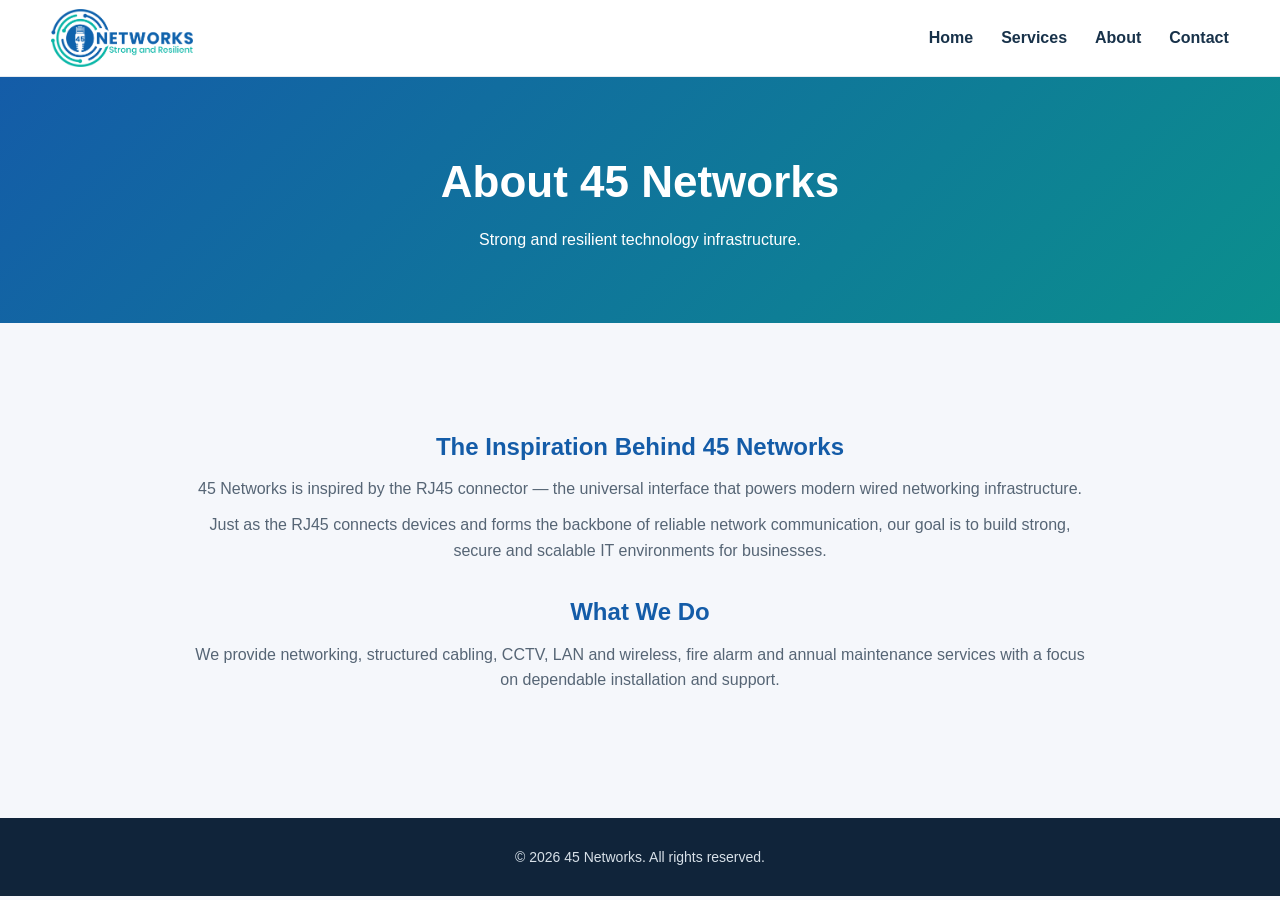
==== about.html @ 22f12f69 "Add files via upload" ====
<!DOCTYPE html>
<html lang="en"><head>
<meta charset="UTF-8"><meta name="viewport" content="width=device-width, initial-scale=1.0">
<title>About | 45 Networks</title><link rel="stylesheet" href="css/style.css">
</head><body>
<header><div class="container header-container"><a href="index.html"><img src="images/logo.png" alt="45 Networks Logo" class="logo"></a><nav><a href="index.html">Home</a><a href="services.html">Services</a><a href="about.html">About</a><a href="contact.html">Contact</a></nav></div></header>
<section class="page-hero"><div class="container"><h1>About 45 Networks</h1><p>Strong and resilient technology infrastructure.</p></div></section>
<section class="page-content"><div class="container about-inner">
<h2>The Inspiration Behind 45 Networks</h2>
<p>45 Networks is inspired by the RJ45 connector — the universal interface that powers modern wired networking infrastructure.</p>
<p>Just as the RJ45 connects devices and forms the backbone of reliable network communication, our goal is to build strong, secure and scalable IT environments for businesses.</p>
<h2>What We Do</h2>
<p>We provide networking, structured cabling, CCTV, LAN and wireless, fire alarm and annual maintenance services with a focus on dependable installation and support.</p>
</div></section>
<footer><div class="container"><p>&copy; 2026 45 Networks. All rights reserved.</p></div></footer>
</body></html>
---- css/style.css ----
*{margin:0;padding:0;box-sizing:border-box}
html{scroll-behavior:smooth}
body{font-family:Arial,Helvetica,sans-serif;background:#f5f7fb;color:#243447;line-height:1.6}
a{color:inherit}
.container{width:min(92%,1200px);margin:auto}

header{background:#fff;border-bottom:1px solid #e6ebf0;position:sticky;top:0;z-index:1000}
.header-container{min-height:76px;display:flex;align-items:center;justify-content:space-between;gap:25px}
.logo{display:block;width:auto;height:58px;max-width:330px;object-fit:contain}
nav{display:flex;align-items:center;gap:28px}
nav a{text-decoration:none;color:#18324a;font-weight:600}
nav a:hover{color:#12aaa1}

.hero{background:linear-gradient(135deg,#145ca8 0%,#0b8f8d 100%);color:#fff;padding:105px 0;text-align:center}
.hero h1{font-size:clamp(34px,5vw,58px);line-height:1.12;margin-bottom:18px}
.hero p{font-size:clamp(17px,2vw,21px);margin:0 auto 30px;max-width:850px}
.btn{display:inline-block;background:#fff;color:#145ca8;padding:13px 28px;border-radius:7px;text-decoration:none;font-weight:700;box-shadow:0 6px 18px rgba(0,0,0,.12)}
.btn:hover{background:#eafaf8;color:#0b8f8d}

section{scroll-margin-top:90px}
.services{padding:82px 0}
.section-title{text-align:center;color:#145ca8;font-size:34px;margin-bottom:12px}
.section-subtitle{text-align:center;color:#64748b;max-width:760px;margin:0 auto 42px}
.grid{display:grid;grid-template-columns:repeat(3,1fr);gap:25px}
.card{background:#fff;padding:30px 25px;border-radius:12px;box-shadow:0 5px 20px rgba(20,45,70,.07);border:1px solid #edf1f5;text-align:center;transition:.2s}
.card:hover{transform:translateY(-4px);box-shadow:0 10px 28px rgba(20,45,70,.12)}
.card i{font-size:34px;color:#12aaa1;margin-bottom:15px}
.card h3{color:#145ca8;margin-bottom:10px;font-size:20px}
.card p{color:#5b6876}

.about{padding:82px 0;background:#fff}
.about-inner{max-width:900px;margin:auto;text-align:center}
.about h2{color:#145ca8;font-size:34px;margin-bottom:20px}
.about p{color:#566575;margin:12px 0;font-size:17px}

.contact{padding:82px 0;text-align:center;background:#f5f7fb}
.contact h2{color:#145ca8;font-size:34px;margin-bottom:22px}
.contact p{font-size:17px;margin:9px 0;color:#4d5d6d}
.contact strong{color:#243447}

.page-hero{padding:70px 0;background:linear-gradient(135deg,#145ca8,#0b8f8d);color:#fff;text-align:center}
.page-hero h1{font-size:44px;margin-bottom:10px}
.page-content{padding:75px 0;min-height:55vh}
.page-content h2{color:#145ca8;margin:30px 0 10px}
.page-content p{color:#566575;margin:10px 0}

footer{background:#10243a;color:#d7e0e8;text-align:center;padding:28px 0}
footer p{font-size:14px}

.whatsapp{position:fixed;right:22px;bottom:22px;width:54px;height:54px;display:grid;place-items:center;background:#25D366;color:#fff;font-size:27px;border-radius:50%;text-decoration:none;box-shadow:0 5px 18px rgba(0,0,0,.2);z-index:1100}
.whatsapp:hover{transform:scale(1.05)}

@media(max-width:850px){
 .grid{grid-template-columns:repeat(2,1fr)}
 .header-container{flex-direction:column;padding:12px 0}
 nav{gap:16px;flex-wrap:wrap;justify-content:center}
 .hero{padding:80px 0}
}
@media(max-width:600px){
 .grid{grid-template-columns:1fr}
 .logo{height:50px;max-width:300px}
 nav{font-size:14px}
 .hero h1{font-size:35px}
 .page-hero h1{font-size:36px}
}
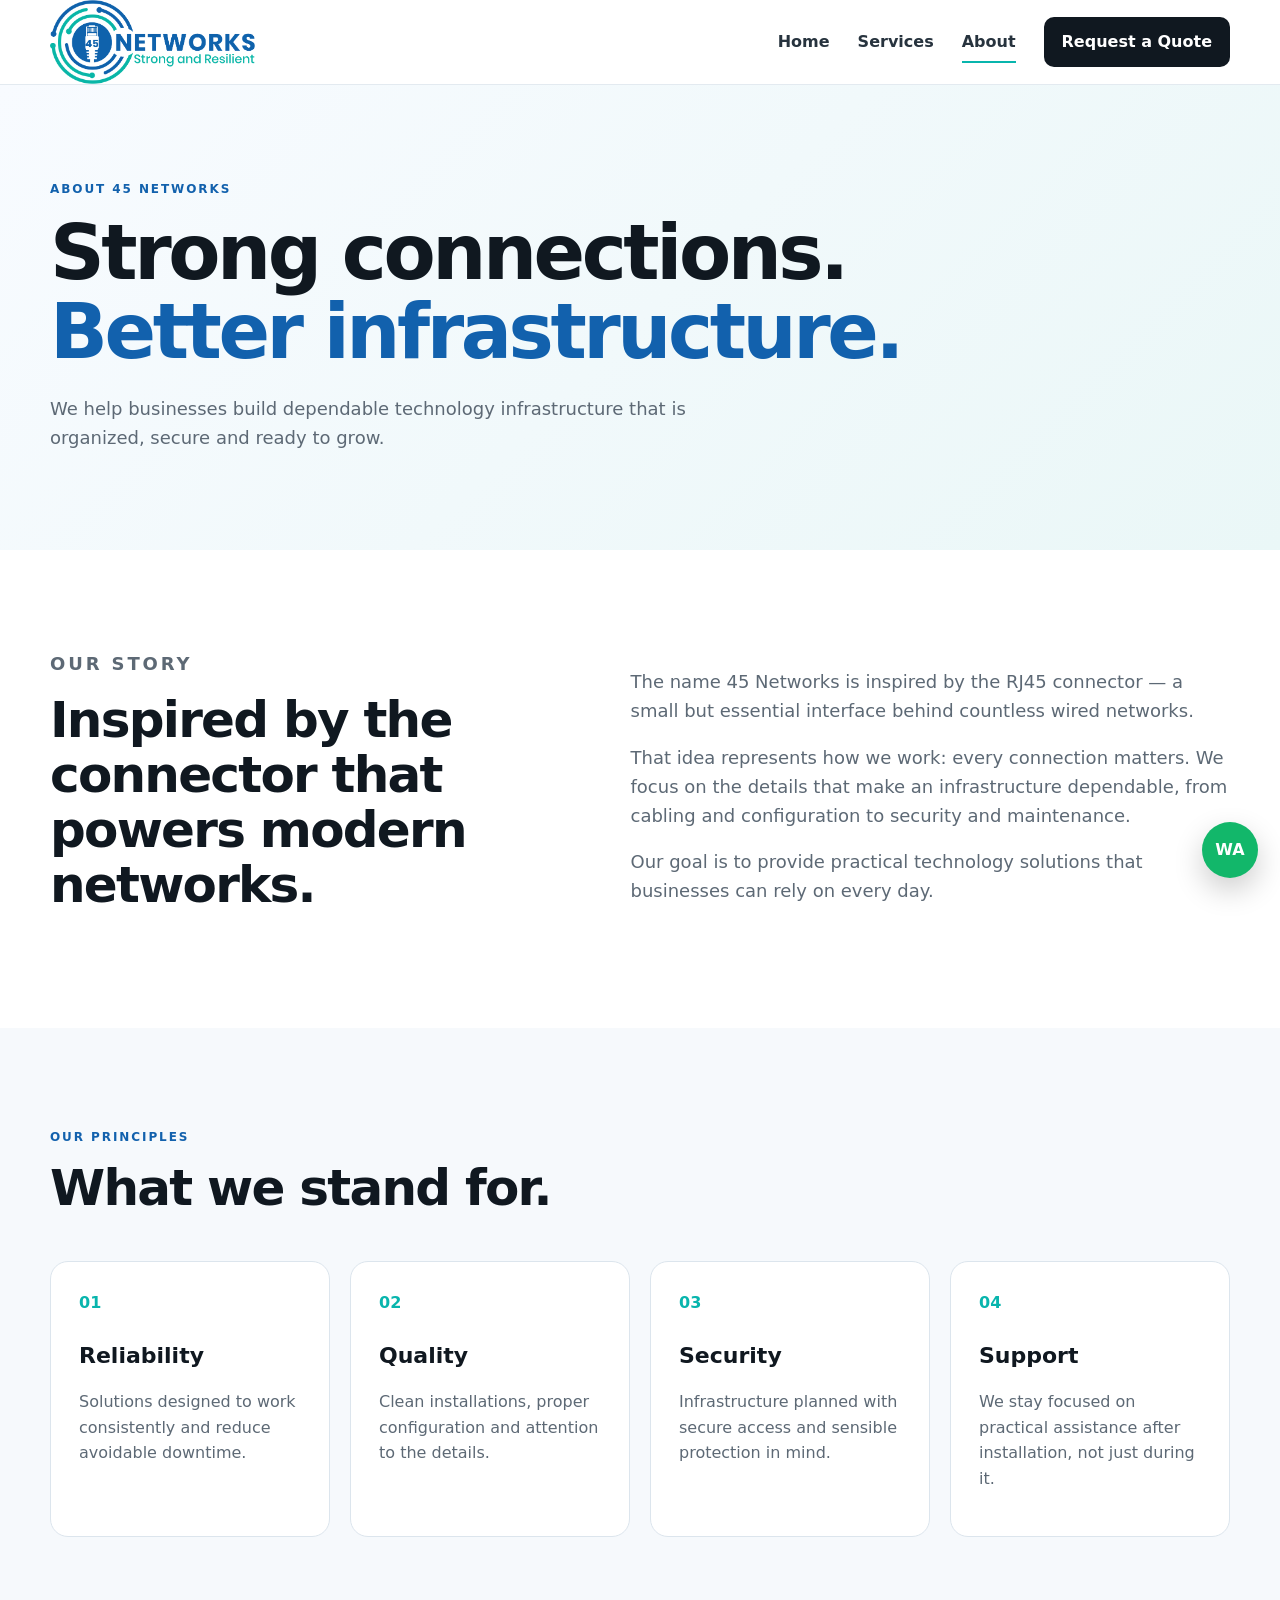
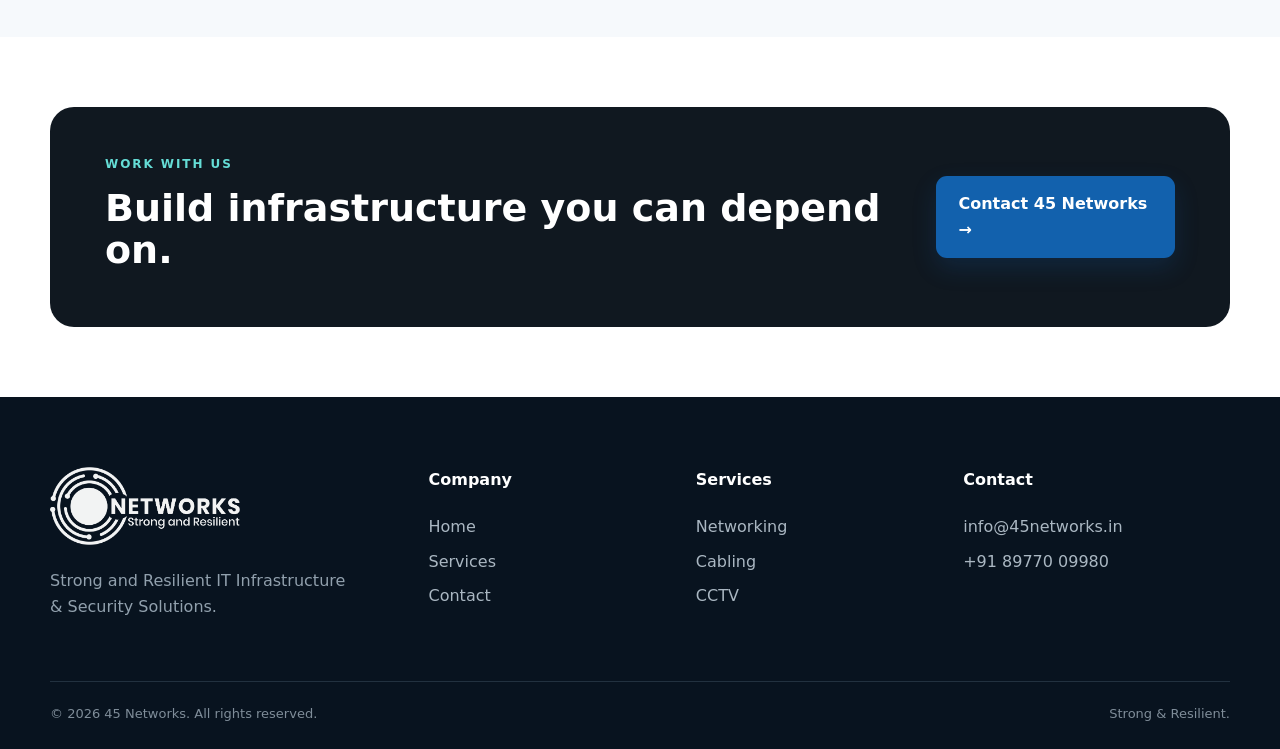
==== commit a01c7afd: "Add files via upload" ====
--- a/about.html
+++ b/about.html
@@ -1,16 +1,12 @@
 <!DOCTYPE html>
-<html lang="en"><head>
-<meta charset="UTF-8"><meta name="viewport" content="width=device-width, initial-scale=1.0">
-<title>About | 45 Networks</title><link rel="stylesheet" href="css/style.css">
-</head><body>
-<header><div class="container header-container"><a href="index.html"><img src="images/logo.png" alt="45 Networks Logo" class="logo"></a><nav><a href="index.html">Home</a><a href="services.html">Services</a><a href="about.html">About</a><a href="contact.html">Contact</a></nav></div></header>
-<section class="page-hero"><div class="container"><h1>About 45 Networks</h1><p>Strong and resilient technology infrastructure.</p></div></section>
-<section class="page-content"><div class="container about-inner">
-<h2>The Inspiration Behind 45 Networks</h2>
-<p>45 Networks is inspired by the RJ45 connector — the universal interface that powers modern wired networking infrastructure.</p>
-<p>Just as the RJ45 connects devices and forms the backbone of reliable network communication, our goal is to build strong, secure and scalable IT environments for businesses.</p>
-<h2>What We Do</h2>
-<p>We provide networking, structured cabling, CCTV, LAN and wireless, fire alarm and annual maintenance services with a focus on dependable installation and support.</p>
-</div></section>
-<footer><div class="container"><p>&copy; 2026 45 Networks. All rights reserved.</p></div></footer>
-</body></html>+<html lang="en"><head><meta charset="UTF-8"><meta name="viewport" content="width=device-width, initial-scale=1.0"><title>About | 45 Networks</title><meta name="description" content="About 45 Networks and our approach to IT infrastructure and security solutions."><link rel="stylesheet" href="css/style.css"></head>
+<body>
+<header class="site-header"><div class="container nav-wrap"><a class="brand" href="index.html"><img src="images/logo.png" alt="45 Networks"></a><button class="menu-toggle" aria-label="Open menu">☰</button><nav class="nav" id="mainNav"><a href="index.html">Home</a><a href="services.html">Services</a><a class="active" href="about.html">About</a><a href="contact.html" class="nav-cta">Request a Quote</a></nav></div></header>
+<main>
+<section class="page-hero"><div class="container"><p class="eyebrow">ABOUT 45 NETWORKS</p><h1>Strong connections.<br><span>Better infrastructure.</span></h1><p>We help businesses build dependable technology infrastructure that is organized, secure and ready to grow.</p></div></section>
+<section class="section"><div class="container story-grid"><div><p class="eyebrow">OUR STORY</p><h2>Inspired by the connector that powers modern networks.</h2></div><div><p>The name 45 Networks is inspired by the RJ45 connector — a small but essential interface behind countless wired networks.</p><p>That idea represents how we work: every connection matters. We focus on the details that make an infrastructure dependable, from cabling and configuration to security and maintenance.</p><p>Our goal is to provide practical technology solutions that businesses can rely on every day.</p></div></div></section>
+<section class="values-section"><div class="container"><div class="section-heading"><p class="eyebrow">OUR PRINCIPLES</p><h2>What we stand for.</h2></div><div class="values-grid"><div><b>01</b><h3>Reliability</h3><p>Solutions designed to work consistently and reduce avoidable downtime.</p></div><div><b>02</b><h3>Quality</h3><p>Clean installations, proper configuration and attention to the details.</p></div><div><b>03</b><h3>Security</h3><p>Infrastructure planned with secure access and sensible protection in mind.</p></div><div><b>04</b><h3>Support</h3><p>We stay focused on practical assistance after installation, not just during it.</p></div></div></div></section>
+<section class="cta-section"><div class="container cta-box"><div><p class="eyebrow">WORK WITH US</p><h2>Build infrastructure you can depend on.</h2></div><a class="btn btn-primary" href="contact.html">Contact 45 Networks →</a></div></section>
+</main>
+<footer class="footer"><div class="container footer-grid"><div><img src="images/logo.png" class="footer-logo" alt="45 Networks"><p>Strong and Resilient IT Infrastructure & Security Solutions.</p></div><div><h4>Company</h4><a href="index.html">Home</a><a href="services.html">Services</a><a href="contact.html">Contact</a></div><div><h4>Services</h4><a href="services.html#network">Networking</a><a href="services.html#cabling">Cabling</a><a href="services.html#cctv">CCTV</a></div><div><h4>Contact</h4><a href="mailto:info@45networks.in">info@45networks.in</a><a href="tel:+918977009980">+91 89770 09980</a></div></div><div class="container footer-bottom"><span>© 2026 45 Networks. All rights reserved.</span><span>Strong & Resilient.</span></div></footer>
+<a class="whatsapp" href="https://wa.me/918977009980" aria-label="WhatsApp">WA</a><script src="js/main.js"></script></body></html>
--- a/css/style.css
+++ b/css/style.css
@@ -1,66 +1,20 @@
-
-*{margin:0;padding:0;box-sizing:border-box}
-html{scroll-behavior:smooth}
-body{font-family:Arial,Helvetica,sans-serif;background:#f5f7fb;color:#243447;line-height:1.6}
-a{color:inherit}
-.container{width:min(92%,1200px);margin:auto}
-
-header{background:#fff;border-bottom:1px solid #e6ebf0;position:sticky;top:0;z-index:1000}
-.header-container{min-height:76px;display:flex;align-items:center;justify-content:space-between;gap:25px}
-.logo{display:block;width:auto;height:58px;max-width:330px;object-fit:contain}
-nav{display:flex;align-items:center;gap:28px}
-nav a{text-decoration:none;color:#18324a;font-weight:600}
-nav a:hover{color:#12aaa1}
-
-.hero{background:linear-gradient(135deg,#145ca8 0%,#0b8f8d 100%);color:#fff;padding:105px 0;text-align:center}
-.hero h1{font-size:clamp(34px,5vw,58px);line-height:1.12;margin-bottom:18px}
-.hero p{font-size:clamp(17px,2vw,21px);margin:0 auto 30px;max-width:850px}
-.btn{display:inline-block;background:#fff;color:#145ca8;padding:13px 28px;border-radius:7px;text-decoration:none;font-weight:700;box-shadow:0 6px 18px rgba(0,0,0,.12)}
-.btn:hover{background:#eafaf8;color:#0b8f8d}
-
-section{scroll-margin-top:90px}
-.services{padding:82px 0}
-.section-title{text-align:center;color:#145ca8;font-size:34px;margin-bottom:12px}
-.section-subtitle{text-align:center;color:#64748b;max-width:760px;margin:0 auto 42px}
-.grid{display:grid;grid-template-columns:repeat(3,1fr);gap:25px}
-.card{background:#fff;padding:30px 25px;border-radius:12px;box-shadow:0 5px 20px rgba(20,45,70,.07);border:1px solid #edf1f5;text-align:center;transition:.2s}
-.card:hover{transform:translateY(-4px);box-shadow:0 10px 28px rgba(20,45,70,.12)}
-.card i{font-size:34px;color:#12aaa1;margin-bottom:15px}
-.card h3{color:#145ca8;margin-bottom:10px;font-size:20px}
-.card p{color:#5b6876}
-
-.about{padding:82px 0;background:#fff}
-.about-inner{max-width:900px;margin:auto;text-align:center}
-.about h2{color:#145ca8;font-size:34px;margin-bottom:20px}
-.about p{color:#566575;margin:12px 0;font-size:17px}
-
-.contact{padding:82px 0;text-align:center;background:#f5f7fb}
-.contact h2{color:#145ca8;font-size:34px;margin-bottom:22px}
-.contact p{font-size:17px;margin:9px 0;color:#4d5d6d}
-.contact strong{color:#243447}
-
-.page-hero{padding:70px 0;background:linear-gradient(135deg,#145ca8,#0b8f8d);color:#fff;text-align:center}
-.page-hero h1{font-size:44px;margin-bottom:10px}
-.page-content{padding:75px 0;min-height:55vh}
-.page-content h2{color:#145ca8;margin:30px 0 10px}
-.page-content p{color:#566575;margin:10px 0}
-
-footer{background:#10243a;color:#d7e0e8;text-align:center;padding:28px 0}
-footer p{font-size:14px}
-
-.whatsapp{position:fixed;right:22px;bottom:22px;width:54px;height:54px;display:grid;place-items:center;background:#25D366;color:#fff;font-size:27px;border-radius:50%;text-decoration:none;box-shadow:0 5px 18px rgba(0,0,0,.2);z-index:1100}
-.whatsapp:hover{transform:scale(1.05)}
-
-@media(max-width:850px){
- .grid{grid-template-columns:repeat(2,1fr)}
- .header-container{flex-direction:column;padding:12px 0}
- nav{gap:16px;flex-wrap:wrap;justify-content:center}
- .hero{padding:80px 0}
+:root{
+--blue:#1261ad;--blue2:#0b4f95;--teal:#08b5ad;--ink:#101820;--muted:#5d6975;--line:#dce5ed;--bg:#f6f9fc;--white:#fff;
+--shadow:0 20px 60px rgba(16,34,53,.10);--radius:20px;
 }
-@media(max-width:600px){
- .grid{grid-template-columns:1fr}
- .logo{height:50px;max-width:300px}
- nav{font-size:14px}
- .hero h1{font-size:35px}
- .page-hero h1{font-size:36px}
-}
+*{box-sizing:border-box}html{scroll-behavior:smooth}body{margin:0;font-family:Inter,ui-sans-serif,system-ui,-apple-system,BlinkMacSystemFont,"Segoe UI",sans-serif;color:var(--ink);background:#fff;line-height:1.6}
+a{color:inherit;text-decoration:none}.container{width:min(1180px,calc(100% - 40px));margin:auto}.site-header{position:sticky;top:0;z-index:20;background:rgba(255,255,255,.94);backdrop-filter:blur(14px);border-bottom:1px solid rgba(220,229,237,.8)}
+.nav-wrap{min-height:82px;display:flex;align-items:center;justify-content:space-between;gap:30px}.brand img{width:205px;display:block}.nav{display:flex;align-items:center;gap:28px;font-weight:650}.nav a{color:#27333e;position:relative}.nav a:not(.nav-cta):after{content:"";position:absolute;left:0;bottom:-8px;width:0;height:2px;background:var(--teal);transition:.25s}.nav a:hover:after,.nav a.active:not(.nav-cta):after{width:100%}.nav-cta{background:var(--ink);color:#fff!important;padding:12px 18px;border-radius:10px}.menu-toggle{display:none;border:0;background:transparent;font-size:28px}
+.hero{position:relative;overflow:hidden;background:linear-gradient(135deg,#f8fbff 0%,#edf7fb 100%);padding:88px 0 70px}.hero:before{content:"";position:absolute;right:-220px;top:-240px;width:600px;height:600px;border-radius:50%;background:radial-gradient(circle,rgba(8,181,173,.17),transparent 65%)}.hero-grid{display:grid;grid-template-columns:1.05fr .95fr;gap:70px;align-items:center}.eyebrow{font-size:12px;letter-spacing:.16em;font-weight:800;color:var(--blue);margin:0 0 14px}.hero h1,.page-hero h1{font-size:clamp(44px,6vw,76px);line-height:1.04;letter-spacing:-.045em;margin:0 0 24px}.hero h1 span,.page-hero h1 span{color:var(--blue)}.hero-text{font-size:18px;color:var(--muted);max-width:680px}.hero-actions{display:flex;gap:14px;margin:32px 0}.btn{display:inline-flex;align-items:center;justify-content:center;gap:12px;padding:14px 21px;border-radius:11px;font-weight:800;border:1px solid transparent;cursor:pointer}.btn-primary{background:var(--blue);color:#fff;box-shadow:0 10px 25px rgba(18,97,173,.2)}.btn-primary:hover{background:var(--blue2);transform:translateY(-1px)}.btn-ghost{border-color:#cdd9e4;background:#fff}.trust-row{display:flex;gap:36px;margin-top:42px}.trust-row div{display:grid}.trust-row strong{font-size:14px}.trust-row small{color:var(--muted)}.hero-card{height:450px;position:relative;border-radius:32px;background:linear-gradient(145deg,#0b4f95,#0b2747);box-shadow:var(--shadow);overflow:hidden}.hero-card:after{content:"";position:absolute;inset:0;background:linear-gradient(135deg,rgba(8,181,173,.2),transparent 50%)}.network-orbit{position:absolute;border:1px solid rgba(255,255,255,.18);border-radius:50%;left:50%;top:50%;transform:translate(-50%,-50%)}.orbit-1{width:290px;height:290px}.orbit-2{width:410px;height:410px;border-color:rgba(8,181,173,.25)}.network-center{position:absolute;left:50%;top:50%;transform:translate(-50%,-50%);display:flex;align-items:center;gap:14px;color:#fff;font-weight:800;z-index:2}.rj45{width:88px;height:110px;border-radius:18px;background:#fff;color:var(--blue);display:grid;place-items:center;font-size:30px;box-shadow:0 0 0 10px rgba(255,255,255,.08)}.node{position:absolute;padding:9px 13px;border-radius:999px;background:rgba(255,255,255,.1);border:1px solid rgba(255,255,255,.22);color:#fff;font-size:12px;font-weight:800;z-index:2}.node-a{left:12%;top:25%}.node-b{right:10%;top:28%}.node-c{left:16%;bottom:23%}.node-d{right:9%;bottom:22%}
+.section{padding:100px 0}.section-heading{max-width:760px;margin-bottom:45px}.section-heading h2,.split-copy h2,.story-grid h2,.values-section h2{font-size:clamp(32px,4vw,50px);line-height:1.1;letter-spacing:-.035em;margin:0 0 15px}.section-heading>p:last-child,.split-copy>p{color:var(--muted);font-size:17px}.service-grid{display:grid;grid-template-columns:repeat(3,1fr);gap:18px}.service-card{padding:30px;border:1px solid var(--line);border-radius:18px;background:#fff;transition:.25s}.service-card:hover{transform:translateY(-5px);box-shadow:var(--shadow);border-color:#c4d8e9}.icon{width:48px;height:48px;border-radius:14px;background:#eaf5ff;color:var(--blue);display:grid;place-items:center;font-size:25px;font-weight:900}.service-card h3{font-size:21px;margin:22px 0 8px}.service-card p{color:var(--muted);margin:0 0 18px}.service-card a,.text-link{color:var(--blue);font-weight:800}
+.split-section{background:var(--bg);padding:100px 0}.split-grid{display:grid;grid-template-columns:1fr 1fr;gap:80px;align-items:center}.visual-panel{min-height:470px;border-radius:28px;background:linear-gradient(145deg,#0b2747,#1261ad);color:#fff;position:relative;overflow:hidden;padding:44px}.panel-label{font-size:12px;letter-spacing:.16em;font-weight:800;color:#7de0da}.panel-title{font-size:54px;line-height:1.05;letter-spacing:-.04em;position:absolute;left:44px;bottom:70px}.panel-title span{color:#65ddd6}.panel-lines{position:absolute;width:400px;height:400px;border:1px solid rgba(255,255,255,.12);border-radius:50%;right:-140px;top:-80px;box-shadow:0 0 0 55px rgba(255,255,255,.03),0 0 0 110px rgba(255,255,255,.02)}
+.check-list{padding:0;list-style:none;display:grid;gap:13px;margin:25px 0}.check-list li:before{content:"✓";display:inline-grid;place-items:center;width:22px;height:22px;border-radius:50%;background:#e0f8f5;color:#008f89;margin-right:10px;font-weight:900}
+.cta-section{padding:70px 0}.cta-box{border-radius:24px;background:var(--ink);color:#fff;padding:48px 55px;display:flex;justify-content:space-between;align-items:center;gap:30px}.cta-box h2{font-size:38px;line-height:1.1;margin:0 0 8px}.cta-box p:not(.eyebrow){color:#b8c3ce;margin:0}.cta-box .eyebrow{color:#65ddd6}
+.footer{background:#08131f;color:#c7d1da;padding:70px 0 25px}.footer-grid{display:grid;grid-template-columns:1.5fr 1fr 1fr 1.2fr;gap:45px}.footer-logo{width:190px;filter:brightness(0) invert(1);opacity:.95}.footer p{color:#91a0ad;max-width:300px}.footer h4{color:#fff;margin-top:0}.footer a{display:block;color:#aab7c2;margin:9px 0}.footer a:hover{color:#65ddd6}.footer-bottom{border-top:1px solid #22313f;margin-top:45px;padding-top:22px;display:flex;justify-content:space-between;font-size:13px;color:#7f8d99}
+.page-hero{background:linear-gradient(135deg,#f8fbff,#eaf7f7);padding:95px 0 80px}.page-hero p:last-child{font-size:18px;color:var(--muted);max-width:700px}
+.services-list{padding-top:70px}.service-row{display:grid;grid-template-columns:120px 1fr;gap:40px;padding:55px 0;border-bottom:1px solid var(--line);scroll-margin-top:100px}.service-number{font-size:18px;font-weight:900;color:var(--teal)}.service-row h2{font-size:36px;margin:0 0 12px;letter-spacing:-.03em}.service-row p{color:var(--muted);max-width:800px;font-size:17px}.service-row ul{display:flex;flex-wrap:wrap;gap:10px 30px;padding:0;list-style:none;color:#344350;font-weight:650}.service-row li:before{content:"•";color:var(--teal);margin-right:8px}
+.story-grid{display:grid;grid-template-columns:.9fr 1.1fr;gap:90px}.story-grid p{color:var(--muted);font-size:18px}.values-section{padding:100px 0;background:var(--bg)}.values-grid{display:grid;grid-template-columns:repeat(4,1fr);gap:20px}.values-grid>div{background:#fff;border:1px solid var(--line);padding:28px;border-radius:18px}.values-grid b{color:var(--teal)}.values-grid h3{font-size:22px;margin:22px 0 7px}.values-grid p{color:var(--muted)}
+.contact-grid{display:grid;grid-template-columns:.8fr 1.2fr;gap:80px}.contact-info h2{font-size:42px;line-height:1.1;margin-top:0}.contact-item{border-top:1px solid var(--line);padding:18px 0}.contact-item span{display:block;font-size:11px;font-weight:900;letter-spacing:.15em;color:var(--muted);margin-bottom:4px}.contact-item a{color:var(--blue);font-weight:750}.quote-form{background:var(--bg);border:1px solid var(--line);padding:35px;border-radius:22px}.quote-form h2{margin-top:0}.quote-form label{display:grid;gap:6px;font-weight:700;font-size:14px;margin:15px 0}.quote-form input,.quote-form select,.quote-form textarea{font:inherit;padding:12px 14px;border:1px solid #cbd7e2;border-radius:10px;background:#fff;outline:none}.quote-form input:focus,.quote-form select:focus,.quote-form textarea:focus{border-color:var(--blue);box-shadow:0 0 0 3px rgba(18,97,173,.1)}.quote-form small{display:block;color:var(--muted);margin-top:12px}
+.whatsapp{position:fixed;right:22px;bottom:22px;width:56px;height:56px;border-radius:50%;background:#12b76a;color:#fff;display:grid;place-items:center;font-weight:900;box-shadow:0 12px 30px rgba(0,0,0,.2);z-index:30}
+@media(max-width:900px){.hero-grid,.split-grid,.story-grid,.contact-grid{grid-template-columns:1fr}.hero-card{height:390px}.service-grid{grid-template-columns:repeat(2,1fr)}.values-grid{grid-template-columns:repeat(2,1fr)}.footer-grid{grid-template-columns:repeat(2,1fr)}.cta-box{align-items:flex-start;flex-direction:column}.split-grid{gap:40px}}
+@media(max-width:680px){.container{width:min(100% - 28px,1180px)}.nav{display:none;position:absolute;left:14px;right:14px;top:76px;background:#fff;border:1px solid var(--line);padding:15px;border-radius:14px;box-shadow:var(--shadow);flex-direction:column;align-items:stretch}.nav.open{display:flex}.nav a{padding:10px}.menu-toggle{display:block}.brand img{width:175px}.hero{padding-top:60px}.hero h1,.page-hero h1{font-size:45px}.hero-actions{flex-direction:column}.btn{width:100%}.trust-row{gap:18px;flex-wrap:wrap}.service-grid,.values-grid,.footer-grid{grid-template-columns:1fr}.service-row{grid-template-columns:1fr;gap:8px}.service-row h2{font-size:29px}.visual-panel{min-height:360px}.panel-title{font-size:43px;left:30px}.cta-box{padding:35px 28px}.cta-box h2{font-size:31px}.footer-bottom{flex-direction:column;gap:8px}}
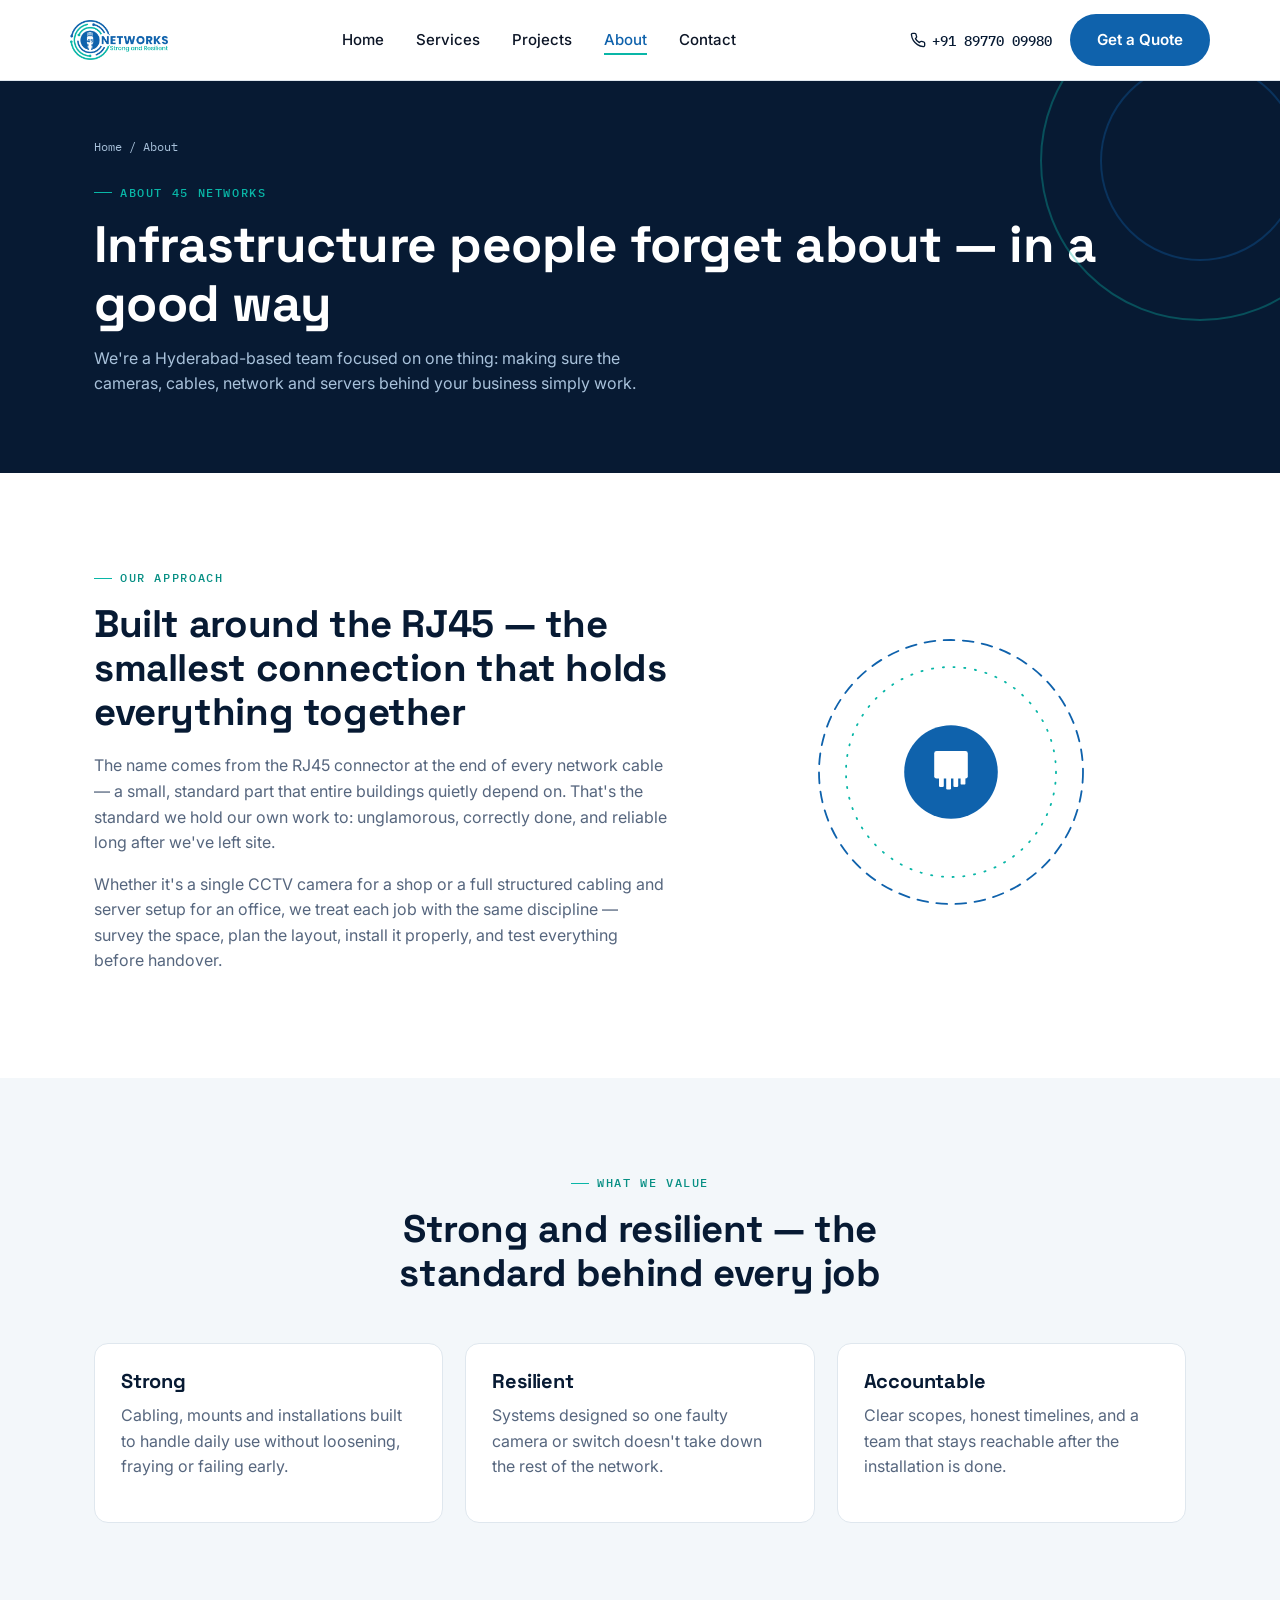
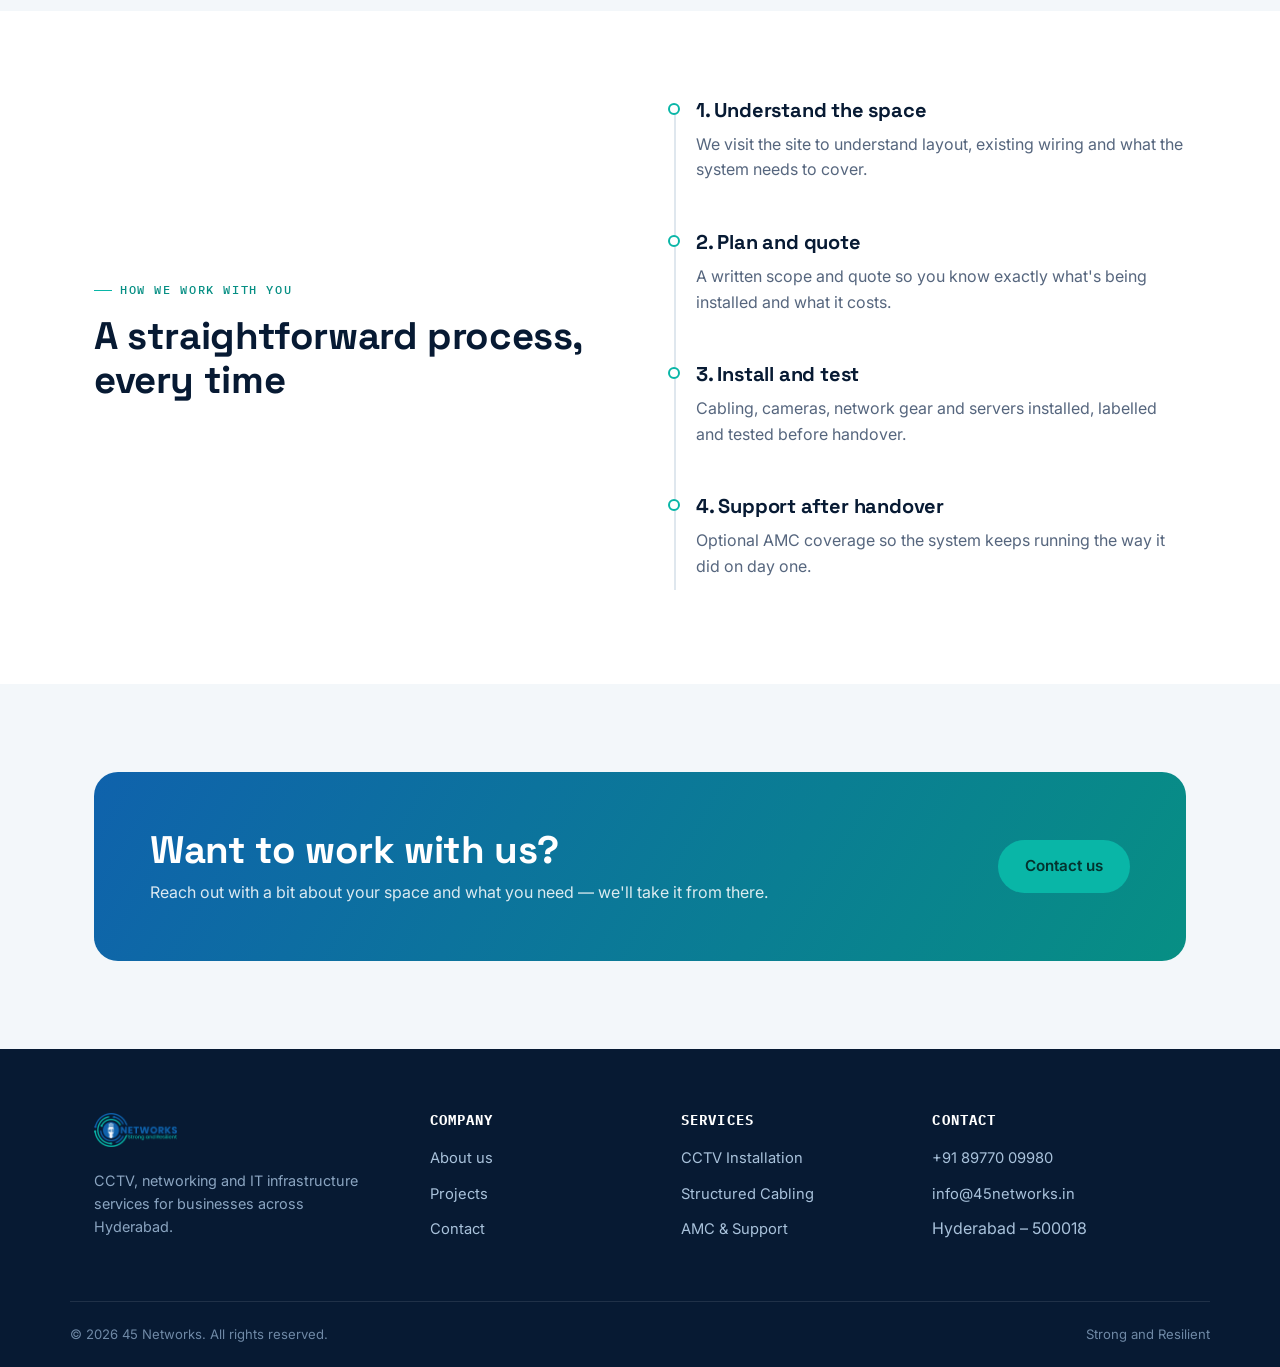
==== commit 3f664aa3: "Add files via upload" ====
--- a/about.html
+++ b/about.html
@@ -1,12 +1,184 @@
 <!DOCTYPE html>
-<html lang="en"><head><meta charset="UTF-8"><meta name="viewport" content="width=device-width, initial-scale=1.0"><title>About | 45 Networks</title><meta name="description" content="About 45 Networks and our approach to IT infrastructure and security solutions."><link rel="stylesheet" href="css/style.css"></head>
+<html lang="en">
+<head>
+<meta charset="UTF-8">
+<meta name="viewport" content="width=device-width, initial-scale=1.0">
+<title>About | 45 Networks</title>
+<meta name="description" content="45 Networks is a Hyderabad-based provider of CCTV, structured cabling, networking and server infrastructure services.">
+<link rel="icon" href="favicon.ico" sizes="any">
+<link rel="icon" type="image/png" sizes="16x16" href="assets/favicon-16.png">
+<link rel="icon" type="image/png" sizes="32x32" href="assets/favicon-32.png">
+<link rel="apple-touch-icon" sizes="180x180" href="assets/favicon-180.png">
+<link rel="preconnect" href="https://fonts.googleapis.com">
+<link href="https://fonts.googleapis.com/css2?family=Space+Grotesk:wght@500;600;700&family=Inter:wght@400;500;600;700&family=IBM+Plex+Mono:wght@500&display=swap" rel="stylesheet">
+<link rel="stylesheet" href="css/style.css">
+</head>
 <body>
-<header class="site-header"><div class="container nav-wrap"><a class="brand" href="index.html"><img src="images/logo.png" alt="45 Networks"></a><button class="menu-toggle" aria-label="Open menu">☰</button><nav class="nav" id="mainNav"><a href="index.html">Home</a><a href="services.html">Services</a><a class="active" href="about.html">About</a><a href="contact.html" class="nav-cta">Request a Quote</a></nav></div></header>
+
+<header class="site-header">
+  <div class="container nav">
+    <a href="index.html" class="brand"><img src="assets/logo-full.png" alt="45 Networks — Strong and Resilient"></a>
+    <nav>
+      <ul class="nav-links">
+        <li><a href="index.html">Home</a></li>
+        <li><a href="services.html">Services</a></li>
+        <li><a href="projects.html">Projects</a></li>
+        <li><a href="about.html">About</a></li>
+        <li><a href="contact.html">Contact</a></li>
+      </ul>
+    </nav>
+    <div class="nav-cta">
+      <a class="nav-phone" href="tel:+918977009980">
+        <svg width="16" height="16" viewBox="0 0 24 24" fill="none" stroke="currentColor" stroke-width="2" stroke-linecap="round" stroke-linejoin="round"><path d="M22 16.92v3a2 2 0 0 1-2.18 2 19.79 19.79 0 0 1-8.63-3.07 19.5 19.5 0 0 1-6-6 19.79 19.79 0 0 1-3.07-8.67A2 2 0 0 1 4.11 2h3a2 2 0 0 1 2 1.72c.127.96.361 1.903.7 2.81a2 2 0 0 1-.45 2.11L8.09 9.91a16 16 0 0 0 6 6l1.27-1.27a2 2 0 0 1 2.11-.45c.907.339 1.85.573 2.81.7A2 2 0 0 1 22 16.92z"/></svg>
+        +91 89770 09980
+      </a>
+      <a class="btn btn-primary" href="contact.html">Get a Quote</a>
+      <button class="nav-toggle" aria-label="Toggle menu" aria-expanded="false"><span></span></button>
+    </div>
+  </div>
+</header>
+
+<section class="page-hero">
+  <div class="container">
+    <p class="breadcrumb"><a href="index.html">Home</a> / About</p>
+    <p class="eyebrow">About 45 Networks</p>
+    <h1>Infrastructure people forget about — in a good way</h1>
+    <p>We're a Hyderabad-based team focused on one thing: making sure the cameras, cables, network and servers behind your business simply work.</p>
+  </div>
+</section>
+
 <main>
-<section class="page-hero"><div class="container"><p class="eyebrow">ABOUT 45 NETWORKS</p><h1>Strong connections.<br><span>Better infrastructure.</span></h1><p>We help businesses build dependable technology infrastructure that is organized, secure and ready to grow.</p></div></section>
-<section class="section"><div class="container story-grid"><div><p class="eyebrow">OUR STORY</p><h2>Inspired by the connector that powers modern networks.</h2></div><div><p>The name 45 Networks is inspired by the RJ45 connector — a small but essential interface behind countless wired networks.</p><p>That idea represents how we work: every connection matters. We focus on the details that make an infrastructure dependable, from cabling and configuration to security and maintenance.</p><p>Our goal is to provide practical technology solutions that businesses can rely on every day.</p></div></div></section>
-<section class="values-section"><div class="container"><div class="section-heading"><p class="eyebrow">OUR PRINCIPLES</p><h2>What we stand for.</h2></div><div class="values-grid"><div><b>01</b><h3>Reliability</h3><p>Solutions designed to work consistently and reduce avoidable downtime.</p></div><div><b>02</b><h3>Quality</h3><p>Clean installations, proper configuration and attention to the details.</p></div><div><b>03</b><h3>Security</h3><p>Infrastructure planned with secure access and sensible protection in mind.</p></div><div><b>04</b><h3>Support</h3><p>We stay focused on practical assistance after installation, not just during it.</p></div></div></div></section>
-<section class="cta-section"><div class="container cta-box"><div><p class="eyebrow">WORK WITH US</p><h2>Build infrastructure you can depend on.</h2></div><a class="btn btn-primary" href="contact.html">Contact 45 Networks →</a></div></section>
+  <section>
+    <div class="container about-hero">
+      <div>
+        <p class="eyebrow">Our approach</p>
+        <h2>Built around the RJ45 — the smallest connection that holds everything together</h2>
+        <p>The name comes from the RJ45 connector at the end of every network cable — a small, standard part that entire buildings quietly depend on. That's the standard we hold our own work to: unglamorous, correctly done, and reliable long after we've left site.</p>
+        <p>Whether it's a single CCTV camera for a shop or a full structured cabling and server setup for an office, we treat each job with the same discipline — survey the space, plan the layout, install it properly, and test everything before handover.</p>
+      </div>
+      <div class="signal-wrap" aria-hidden="true" style="max-width: 360px;">
+        <svg viewBox="0 0 500 500">
+          <g class="spin-a">
+            <circle class="ring ring-blue" cx="250" cy="250" r="220" stroke-width="3" stroke-dasharray="18 14"/>
+          </g>
+          <g class="spin-b">
+            <circle class="ring ring-teal" cx="250" cy="250" r="175" stroke-width="3" stroke-dasharray="2 16"/>
+          </g>
+          <circle class="port-core" cx="250" cy="250" r="78"/>
+          <g fill="#fff">
+            <rect x="222" y="215" width="56" height="46" rx="4"/>
+            <rect x="230" y="255" width="8" height="20" rx="2"/>
+            <rect x="242" y="255" width="8" height="24" rx="2"/>
+            <rect x="254" y="255" width="8" height="20" rx="2"/>
+            <rect x="266" y="255" width="8" height="16" rx="2"/>
+          </g>
+        </svg>
+      </div>
+    </div>
+  </section>
+
+  <section class="section-alt">
+    <div class="container">
+      <div class="section-head center">
+        <p class="eyebrow">What we value</p>
+        <h2>Strong and resilient — the standard behind every job</h2>
+      </div>
+      <div class="value-grid">
+        <div class="value-card reveal">
+          <h3>Strong</h3>
+          <p>Cabling, mounts and installations built to handle daily use without loosening, fraying or failing early.</p>
+        </div>
+        <div class="value-card reveal">
+          <h3>Resilient</h3>
+          <p>Systems designed so one faulty camera or switch doesn't take down the rest of the network.</p>
+        </div>
+        <div class="value-card reveal">
+          <h3>Accountable</h3>
+          <p>Clear scopes, honest timelines, and a team that stays reachable after the installation is done.</p>
+        </div>
+      </div>
+    </div>
+  </section>
+
+  <section>
+    <div class="container split">
+      <div>
+        <p class="eyebrow">How we work with you</p>
+        <h2>A straightforward process, every time</h2>
+      </div>
+      <div class="timeline">
+        <div class="timeline-item reveal">
+          <h3>1. Understand the space</h3>
+          <p>We visit the site to understand layout, existing wiring and what the system needs to cover.</p>
+        </div>
+        <div class="timeline-item reveal">
+          <h3>2. Plan and quote</h3>
+          <p>A written scope and quote so you know exactly what's being installed and what it costs.</p>
+        </div>
+        <div class="timeline-item reveal">
+          <h3>3. Install and test</h3>
+          <p>Cabling, cameras, network gear and servers installed, labelled and tested before handover.</p>
+        </div>
+        <div class="timeline-item reveal">
+          <h3>4. Support after handover</h3>
+          <p>Optional AMC coverage so the system keeps running the way it did on day one.</p>
+        </div>
+      </div>
+    </div>
+  </section>
+
+  <section class="section-alt">
+    <div class="container">
+      <div class="cta-banner reveal">
+        <div>
+          <h2>Want to work with us?</h2>
+          <p>Reach out with a bit about your space and what you need — we'll take it from there.</p>
+        </div>
+        <div class="cta-actions">
+          <a href="contact.html" class="btn btn-teal">Contact us</a>
+        </div>
+      </div>
+    </div>
+  </section>
 </main>
-<footer class="footer"><div class="container footer-grid"><div><img src="images/logo.png" class="footer-logo" alt="45 Networks"><p>Strong and Resilient IT Infrastructure & Security Solutions.</p></div><div><h4>Company</h4><a href="index.html">Home</a><a href="services.html">Services</a><a href="contact.html">Contact</a></div><div><h4>Services</h4><a href="services.html#network">Networking</a><a href="services.html#cabling">Cabling</a><a href="services.html#cctv">CCTV</a></div><div><h4>Contact</h4><a href="mailto:info@45networks.in">info@45networks.in</a><a href="tel:+918977009980">+91 89770 09980</a></div></div><div class="container footer-bottom"><span>© 2026 45 Networks. All rights reserved.</span><span>Strong & Resilient.</span></div></footer>
-<a class="whatsapp" href="https://wa.me/918977009980" aria-label="WhatsApp">WA</a><script src="js/main.js"></script></body></html>+
+<footer class="site-footer">
+  <div class="container footer-grid">
+    <div class="footer-brand">
+      <img src="assets/logo-full.png" alt="45 Networks">
+      <p>CCTV, networking and IT infrastructure services for businesses across Hyderabad.</p>
+    </div>
+    <div class="footer-col">
+      <h4>Company</h4>
+      <ul>
+        <li><a href="about.html">About us</a></li>
+        <li><a href="projects.html">Projects</a></li>
+        <li><a href="contact.html">Contact</a></li>
+      </ul>
+    </div>
+    <div class="footer-col">
+      <h4>Services</h4>
+      <ul>
+        <li><a href="services.html#cctv">CCTV Installation</a></li>
+        <li><a href="services.html#cabling">Structured Cabling</a></li>
+        <li><a href="services.html#amc">AMC &amp; Support</a></li>
+      </ul>
+    </div>
+    <div class="footer-col">
+      <h4>Contact</h4>
+      <ul>
+        <li><a href="tel:+918977009980">+91 89770 09980</a></li>
+        <li><a href="mailto:info@45networks.in">info@45networks.in</a></li>
+        <li>Hyderabad – 500018</li>
+      </ul>
+    </div>
+  </div>
+  <div class="container footer-bottom">
+    <span>© <span id="year"></span> 45 Networks. All rights reserved.</span>
+    <span>Strong and Resilient</span>
+  </div>
+</footer>
+
+<script src="js/main.js"></script>
+</body>
+</html>
--- a/css/style.css
+++ b/css/style.css
@@ -1,20 +1,612 @@
+/* ==========================================================================
+   45 NETWORKS — design tokens
+   Palette pulled directly from the logo:
+     blue #0f62ac / teal #09b6a7 / white
+   Signature motif: the logo's orbit rings + RJ45 port, reused as the
+   "signal ring" device throughout (section markers, port-numbered service
+   cards, ring bullets).
+   ========================================================================== */
+
 :root{
---blue:#1261ad;--blue2:#0b4f95;--teal:#08b5ad;--ink:#101820;--muted:#5d6975;--line:#dce5ed;--bg:#f6f9fc;--white:#fff;
---shadow:0 20px 60px rgba(16,34,53,.10);--radius:20px;
-}
-*{box-sizing:border-box}html{scroll-behavior:smooth}body{margin:0;font-family:Inter,ui-sans-serif,system-ui,-apple-system,BlinkMacSystemFont,"Segoe UI",sans-serif;color:var(--ink);background:#fff;line-height:1.6}
-a{color:inherit;text-decoration:none}.container{width:min(1180px,calc(100% - 40px));margin:auto}.site-header{position:sticky;top:0;z-index:20;background:rgba(255,255,255,.94);backdrop-filter:blur(14px);border-bottom:1px solid rgba(220,229,237,.8)}
-.nav-wrap{min-height:82px;display:flex;align-items:center;justify-content:space-between;gap:30px}.brand img{width:205px;display:block}.nav{display:flex;align-items:center;gap:28px;font-weight:650}.nav a{color:#27333e;position:relative}.nav a:not(.nav-cta):after{content:"";position:absolute;left:0;bottom:-8px;width:0;height:2px;background:var(--teal);transition:.25s}.nav a:hover:after,.nav a.active:not(.nav-cta):after{width:100%}.nav-cta{background:var(--ink);color:#fff!important;padding:12px 18px;border-radius:10px}.menu-toggle{display:none;border:0;background:transparent;font-size:28px}
-.hero{position:relative;overflow:hidden;background:linear-gradient(135deg,#f8fbff 0%,#edf7fb 100%);padding:88px 0 70px}.hero:before{content:"";position:absolute;right:-220px;top:-240px;width:600px;height:600px;border-radius:50%;background:radial-gradient(circle,rgba(8,181,173,.17),transparent 65%)}.hero-grid{display:grid;grid-template-columns:1.05fr .95fr;gap:70px;align-items:center}.eyebrow{font-size:12px;letter-spacing:.16em;font-weight:800;color:var(--blue);margin:0 0 14px}.hero h1,.page-hero h1{font-size:clamp(44px,6vw,76px);line-height:1.04;letter-spacing:-.045em;margin:0 0 24px}.hero h1 span,.page-hero h1 span{color:var(--blue)}.hero-text{font-size:18px;color:var(--muted);max-width:680px}.hero-actions{display:flex;gap:14px;margin:32px 0}.btn{display:inline-flex;align-items:center;justify-content:center;gap:12px;padding:14px 21px;border-radius:11px;font-weight:800;border:1px solid transparent;cursor:pointer}.btn-primary{background:var(--blue);color:#fff;box-shadow:0 10px 25px rgba(18,97,173,.2)}.btn-primary:hover{background:var(--blue2);transform:translateY(-1px)}.btn-ghost{border-color:#cdd9e4;background:#fff}.trust-row{display:flex;gap:36px;margin-top:42px}.trust-row div{display:grid}.trust-row strong{font-size:14px}.trust-row small{color:var(--muted)}.hero-card{height:450px;position:relative;border-radius:32px;background:linear-gradient(145deg,#0b4f95,#0b2747);box-shadow:var(--shadow);overflow:hidden}.hero-card:after{content:"";position:absolute;inset:0;background:linear-gradient(135deg,rgba(8,181,173,.2),transparent 50%)}.network-orbit{position:absolute;border:1px solid rgba(255,255,255,.18);border-radius:50%;left:50%;top:50%;transform:translate(-50%,-50%)}.orbit-1{width:290px;height:290px}.orbit-2{width:410px;height:410px;border-color:rgba(8,181,173,.25)}.network-center{position:absolute;left:50%;top:50%;transform:translate(-50%,-50%);display:flex;align-items:center;gap:14px;color:#fff;font-weight:800;z-index:2}.rj45{width:88px;height:110px;border-radius:18px;background:#fff;color:var(--blue);display:grid;place-items:center;font-size:30px;box-shadow:0 0 0 10px rgba(255,255,255,.08)}.node{position:absolute;padding:9px 13px;border-radius:999px;background:rgba(255,255,255,.1);border:1px solid rgba(255,255,255,.22);color:#fff;font-size:12px;font-weight:800;z-index:2}.node-a{left:12%;top:25%}.node-b{right:10%;top:28%}.node-c{left:16%;bottom:23%}.node-d{right:9%;bottom:22%}
-.section{padding:100px 0}.section-heading{max-width:760px;margin-bottom:45px}.section-heading h2,.split-copy h2,.story-grid h2,.values-section h2{font-size:clamp(32px,4vw,50px);line-height:1.1;letter-spacing:-.035em;margin:0 0 15px}.section-heading>p:last-child,.split-copy>p{color:var(--muted);font-size:17px}.service-grid{display:grid;grid-template-columns:repeat(3,1fr);gap:18px}.service-card{padding:30px;border:1px solid var(--line);border-radius:18px;background:#fff;transition:.25s}.service-card:hover{transform:translateY(-5px);box-shadow:var(--shadow);border-color:#c4d8e9}.icon{width:48px;height:48px;border-radius:14px;background:#eaf5ff;color:var(--blue);display:grid;place-items:center;font-size:25px;font-weight:900}.service-card h3{font-size:21px;margin:22px 0 8px}.service-card p{color:var(--muted);margin:0 0 18px}.service-card a,.text-link{color:var(--blue);font-weight:800}
-.split-section{background:var(--bg);padding:100px 0}.split-grid{display:grid;grid-template-columns:1fr 1fr;gap:80px;align-items:center}.visual-panel{min-height:470px;border-radius:28px;background:linear-gradient(145deg,#0b2747,#1261ad);color:#fff;position:relative;overflow:hidden;padding:44px}.panel-label{font-size:12px;letter-spacing:.16em;font-weight:800;color:#7de0da}.panel-title{font-size:54px;line-height:1.05;letter-spacing:-.04em;position:absolute;left:44px;bottom:70px}.panel-title span{color:#65ddd6}.panel-lines{position:absolute;width:400px;height:400px;border:1px solid rgba(255,255,255,.12);border-radius:50%;right:-140px;top:-80px;box-shadow:0 0 0 55px rgba(255,255,255,.03),0 0 0 110px rgba(255,255,255,.02)}
-.check-list{padding:0;list-style:none;display:grid;gap:13px;margin:25px 0}.check-list li:before{content:"✓";display:inline-grid;place-items:center;width:22px;height:22px;border-radius:50%;background:#e0f8f5;color:#008f89;margin-right:10px;font-weight:900}
-.cta-section{padding:70px 0}.cta-box{border-radius:24px;background:var(--ink);color:#fff;padding:48px 55px;display:flex;justify-content:space-between;align-items:center;gap:30px}.cta-box h2{font-size:38px;line-height:1.1;margin:0 0 8px}.cta-box p:not(.eyebrow){color:#b8c3ce;margin:0}.cta-box .eyebrow{color:#65ddd6}
-.footer{background:#08131f;color:#c7d1da;padding:70px 0 25px}.footer-grid{display:grid;grid-template-columns:1.5fr 1fr 1fr 1.2fr;gap:45px}.footer-logo{width:190px;filter:brightness(0) invert(1);opacity:.95}.footer p{color:#91a0ad;max-width:300px}.footer h4{color:#fff;margin-top:0}.footer a{display:block;color:#aab7c2;margin:9px 0}.footer a:hover{color:#65ddd6}.footer-bottom{border-top:1px solid #22313f;margin-top:45px;padding-top:22px;display:flex;justify-content:space-between;font-size:13px;color:#7f8d99}
-.page-hero{background:linear-gradient(135deg,#f8fbff,#eaf7f7);padding:95px 0 80px}.page-hero p:last-child{font-size:18px;color:var(--muted);max-width:700px}
-.services-list{padding-top:70px}.service-row{display:grid;grid-template-columns:120px 1fr;gap:40px;padding:55px 0;border-bottom:1px solid var(--line);scroll-margin-top:100px}.service-number{font-size:18px;font-weight:900;color:var(--teal)}.service-row h2{font-size:36px;margin:0 0 12px;letter-spacing:-.03em}.service-row p{color:var(--muted);max-width:800px;font-size:17px}.service-row ul{display:flex;flex-wrap:wrap;gap:10px 30px;padding:0;list-style:none;color:#344350;font-weight:650}.service-row li:before{content:"•";color:var(--teal);margin-right:8px}
-.story-grid{display:grid;grid-template-columns:.9fr 1.1fr;gap:90px}.story-grid p{color:var(--muted);font-size:18px}.values-section{padding:100px 0;background:var(--bg)}.values-grid{display:grid;grid-template-columns:repeat(4,1fr);gap:20px}.values-grid>div{background:#fff;border:1px solid var(--line);padding:28px;border-radius:18px}.values-grid b{color:var(--teal)}.values-grid h3{font-size:22px;margin:22px 0 7px}.values-grid p{color:var(--muted)}
-.contact-grid{display:grid;grid-template-columns:.8fr 1.2fr;gap:80px}.contact-info h2{font-size:42px;line-height:1.1;margin-top:0}.contact-item{border-top:1px solid var(--line);padding:18px 0}.contact-item span{display:block;font-size:11px;font-weight:900;letter-spacing:.15em;color:var(--muted);margin-bottom:4px}.contact-item a{color:var(--blue);font-weight:750}.quote-form{background:var(--bg);border:1px solid var(--line);padding:35px;border-radius:22px}.quote-form h2{margin-top:0}.quote-form label{display:grid;gap:6px;font-weight:700;font-size:14px;margin:15px 0}.quote-form input,.quote-form select,.quote-form textarea{font:inherit;padding:12px 14px;border:1px solid #cbd7e2;border-radius:10px;background:#fff;outline:none}.quote-form input:focus,.quote-form select:focus,.quote-form textarea:focus{border-color:var(--blue);box-shadow:0 0 0 3px rgba(18,97,173,.1)}.quote-form small{display:block;color:var(--muted);margin-top:12px}
-.whatsapp{position:fixed;right:22px;bottom:22px;width:56px;height:56px;border-radius:50%;background:#12b76a;color:#fff;display:grid;place-items:center;font-weight:900;box-shadow:0 12px 30px rgba(0,0,0,.2);z-index:30}
-@media(max-width:900px){.hero-grid,.split-grid,.story-grid,.contact-grid{grid-template-columns:1fr}.hero-card{height:390px}.service-grid{grid-template-columns:repeat(2,1fr)}.values-grid{grid-template-columns:repeat(2,1fr)}.footer-grid{grid-template-columns:repeat(2,1fr)}.cta-box{align-items:flex-start;flex-direction:column}.split-grid{gap:40px}}
-@media(max-width:680px){.container{width:min(100% - 28px,1180px)}.nav{display:none;position:absolute;left:14px;right:14px;top:76px;background:#fff;border:1px solid var(--line);padding:15px;border-radius:14px;box-shadow:var(--shadow);flex-direction:column;align-items:stretch}.nav.open{display:flex}.nav a{padding:10px}.menu-toggle{display:block}.brand img{width:175px}.hero{padding-top:60px}.hero h1,.page-hero h1{font-size:45px}.hero-actions{flex-direction:column}.btn{width:100%}.trust-row{gap:18px;flex-wrap:wrap}.service-grid,.values-grid,.footer-grid{grid-template-columns:1fr}.service-row{grid-template-columns:1fr;gap:8px}.service-row h2{font-size:29px}.visual-panel{min-height:360px}.panel-title{font-size:43px;left:30px}.cta-box{padding:35px 28px}.cta-box h2{font-size:31px}.footer-bottom{flex-direction:column;gap:8px}}
+  --blue: #0f62ac;
+  --blue-dark: #0a4a86;
+  --blue-deep: #071a33;
+  --teal: #09b6a7;
+  --teal-dark: #078f84;
+
+  --ink: #0c1526;
+  --slate: #56667e;
+  --slate-light: #8291a6;
+  --paper: #ffffff;
+  --mist: #f3f7fa;
+  --mist-2: #eaf1f6;
+  --line: #dfe7ee;
+
+  --font-display: 'Space Grotesk', sans-serif;
+  --font-body: 'Inter', sans-serif;
+  --font-mono: 'IBM Plex Mono', monospace;
+
+  --container: 1140px;
+  --radius: 14px;
+  --shadow: 0 20px 45px -25px rgba(7, 26, 51, 0.35);
+}
+
+*, *::before, *::after{ box-sizing: border-box; }
+html{ scroll-behavior: smooth; }
+@media (prefers-reduced-motion: reduce){
+  html{ scroll-behavior: auto; }
+  *, *::before, *::after{ animation-duration: 0.001ms !important; animation-iteration-count: 1 !important; transition-duration: 0.001ms !important; scroll-behavior: auto !important; }
+}
+
+body{
+  margin: 0;
+  font-family: var(--font-body);
+  color: var(--ink);
+  background: var(--paper);
+  line-height: 1.6;
+  -webkit-font-smoothing: antialiased;
+}
+
+h1, h2, h3, h4{
+  font-family: var(--font-display);
+  color: var(--blue-deep);
+  line-height: 1.15;
+  margin: 0 0 0.5em;
+  letter-spacing: -0.01em;
+}
+
+h1{ font-size: clamp(2.2rem, 4vw, 3.4rem); }
+h2{ font-size: clamp(1.7rem, 3vw, 2.4rem); }
+h3{ font-size: 1.25rem; }
+
+p{ margin: 0 0 1em; color: var(--slate); }
+
+a{ color: var(--blue); text-decoration: none; }
+
+.container{
+  max-width: var(--container);
+  margin: 0 auto;
+  padding: 0 24px;
+}
+
+.eyebrow{
+  font-family: var(--font-mono);
+  font-size: 0.72rem;
+  letter-spacing: 0.14em;
+  text-transform: uppercase;
+  color: var(--teal-dark);
+  display: inline-flex;
+  align-items: center;
+  gap: 8px;
+  margin-bottom: 14px;
+  font-weight: 500;
+}
+.eyebrow::before{
+  content: "";
+  width: 18px;
+  height: 1px;
+  background: var(--teal);
+  display: inline-block;
+}
+
+.lede{
+  font-size: 1.1rem;
+  max-width: 620px;
+}
+
+section{ padding: 88px 0; }
+.section-alt{ background: var(--mist); }
+.section-dark{ background: var(--blue-deep); color: #cfe0f2; }
+.section-dark h2, .section-dark h3{ color: #fff; }
+.section-dark p{ color: #a9c2db; }
+
+.section-head{
+  max-width: 640px;
+  margin: 0 0 48px;
+}
+.section-head.center{ margin-left: auto; margin-right: auto; text-align: center; }
+
+/* ---------- buttons ---------- */
+.btn{
+  display: inline-flex;
+  align-items: center;
+  gap: 8px;
+  font-family: var(--font-body);
+  font-weight: 600;
+  font-size: 0.95rem;
+  padding: 13px 26px;
+  border-radius: 999px;
+  border: 1.5px solid transparent;
+  cursor: pointer;
+  transition: transform 0.15s ease, box-shadow 0.15s ease, background 0.15s ease, color 0.15s ease;
+}
+.btn:active{ transform: scale(0.97); }
+.btn-primary{ background: var(--blue); color: #fff; }
+.btn-primary:hover{ background: var(--blue-dark); box-shadow: 0 10px 24px -10px rgba(15,98,172,0.55); }
+.btn-ghost{ border-color: rgba(255,255,255,0.4); color: #fff; }
+.btn-ghost:hover{ background: rgba(255,255,255,0.12); }
+.btn-outline{ border-color: var(--blue); color: var(--blue); background: transparent; }
+.btn-outline:hover{ background: var(--blue); color: #fff; }
+.btn-teal{ background: var(--teal); color: #04332f; }
+.btn-teal:hover{ background: var(--teal-dark); color: #fff; }
+:focus-visible{ outline: 2px solid var(--teal); outline-offset: 3px; }
+
+/* ==========================================================================
+   HEADER
+   ========================================================================== */
+.site-header{
+  position: sticky; top: 0; z-index: 100;
+  background: rgba(255,255,255,0.92);
+  backdrop-filter: blur(10px);
+  border-bottom: 1px solid var(--line);
+}
+.nav{
+  display: flex;
+  align-items: center;
+  justify-content: space-between;
+  padding: 14px 0;
+}
+.brand{
+  display: flex;
+  align-items: center;
+  gap: 10px;
+}
+.brand img{ height: 40px; display: block; }
+.nav-links{
+  display: flex;
+  align-items: center;
+  gap: 32px;
+  list-style: none;
+  margin: 0; padding: 0;
+}
+.nav-links a{
+  font-size: 0.94rem;
+  font-weight: 500;
+  color: var(--ink);
+  position: relative;
+  padding: 4px 0;
+}
+.nav-links a::after{
+  content: "";
+  position: absolute; left: 0; right: 100%; bottom: -2px;
+  height: 2px; background: var(--teal);
+  transition: right 0.2s ease;
+}
+.nav-links a:hover::after, .nav-links a.active::after{ right: 0; }
+.nav-links a.active{ color: var(--blue); }
+.nav-cta{ display: flex; align-items: center; gap: 18px; }
+.nav-phone{
+  font-family: var(--font-mono);
+  font-size: 0.9rem;
+  font-weight: 500;
+  color: var(--blue-deep);
+  display: flex; align-items: center; gap: 6px;
+}
+.nav-toggle{
+  display: none;
+  background: none; border: none; cursor: pointer;
+  width: 40px; height: 40px;
+  align-items: center; justify-content: center;
+}
+.nav-toggle span, .nav-toggle span::before, .nav-toggle span::after{
+  content: ""; display: block; width: 22px; height: 2px; background: var(--blue-deep);
+  position: relative; transition: 0.2s;
+}
+.nav-toggle span::before{ position: absolute; top: -7px; }
+.nav-toggle span::after{ position: absolute; top: 7px; }
+
+@media (max-width: 880px){
+  .nav-links{
+    position: fixed; inset: 68px 0 0 0;
+    background: #fff;
+    flex-direction: column;
+    padding: 32px 24px;
+    gap: 22px;
+    transform: translateY(-110%);
+    transition: transform 0.25s ease;
+    border-top: 1px solid var(--line);
+  }
+  .nav-links.open{ transform: translateY(0); }
+  .nav-phone{ display: none; }
+  .nav-toggle{ display: flex; }
+  body.menu-open{ overflow: hidden; }
+}
+
+/* ==========================================================================
+   HERO + signal-ring signature
+   ========================================================================== */
+.hero{
+  padding: 72px 0 40px;
+  background:
+    radial-gradient(720px 420px at 82% 8%, rgba(9,182,167,0.10), transparent 60%),
+    radial-gradient(600px 500px at 100% 60%, rgba(15,98,172,0.08), transparent 60%);
+}
+.hero-grid{
+  display: grid;
+  grid-template-columns: 1.05fr 0.95fr;
+  gap: 40px;
+  align-items: center;
+}
+.hero-copy p.lede{ font-size: 1.15rem; }
+.hero-actions{ display: flex; gap: 14px; margin-top: 32px; flex-wrap: wrap; }
+.hero-tags{
+  display: flex; flex-wrap: wrap; gap: 10px;
+  margin-top: 40px;
+}
+.hero-tags span{
+  font-family: var(--font-mono);
+  font-size: 0.75rem;
+  border: 1px solid var(--line);
+  padding: 7px 13px;
+  border-radius: 999px;
+  color: var(--slate);
+  background: #fff;
+}
+
+.signal-wrap{ position: relative; aspect-ratio: 1/1; max-width: 460px; margin: 0 auto; }
+.signal-wrap svg{ width: 100%; height: 100%; }
+.ring{ fill: none; stroke-linecap: round; }
+.ring-blue{ stroke: var(--blue); }
+.ring-teal{ stroke: var(--teal); }
+.pulse-dot{ fill: var(--teal); }
+@keyframes spin-cw{ to{ transform: rotate(360deg); } }
+@keyframes spin-ccw{ to{ transform: rotate(-360deg); } }
+.spin-a{ transform-origin: 250px 250px; animation: spin-cw 26s linear infinite; }
+.spin-b{ transform-origin: 250px 250px; animation: spin-ccw 34s linear infinite; }
+.port-core{ fill: var(--blue); }
+.port-glow{ animation: glow 3s ease-in-out infinite; }
+@keyframes glow{
+  0%, 100%{ opacity: 0.55; }
+  50%{ opacity: 1; }
+}
+
+/* ==========================================================================
+   TRUST / marquee strip
+   ========================================================================== */
+.strip{
+  border-top: 1px solid var(--line);
+  border-bottom: 1px solid var(--line);
+  padding: 26px 0;
+}
+.strip-row{
+  display: flex; flex-wrap: wrap; gap: 14px 34px;
+  align-items: center; justify-content: center;
+  font-family: var(--font-mono);
+  font-size: 0.82rem;
+  color: var(--slate);
+  text-align: center;
+}
+.strip-row b{ color: var(--blue-deep); font-weight: 600; }
+
+/* ==========================================================================
+   SERVICE / PORT cards
+   ========================================================================== */
+.port-grid{
+  display: grid;
+  grid-template-columns: repeat(3, 1fr);
+  gap: 22px;
+}
+.port-card{
+  background: #fff;
+  border: 1px solid var(--line);
+  border-radius: var(--radius);
+  padding: 30px 26px;
+  position: relative;
+  transition: transform 0.2s ease, box-shadow 0.2s ease, border-color 0.2s ease;
+}
+.port-card:hover{
+  transform: translateY(-4px);
+  box-shadow: var(--shadow);
+  border-color: transparent;
+}
+.port-tag{
+  font-family: var(--font-mono);
+  font-size: 0.72rem;
+  color: var(--slate-light);
+  letter-spacing: 0.08em;
+  display: block;
+  margin-bottom: 18px;
+}
+.port-icon{
+  width: 48px; height: 48px;
+  border-radius: 12px;
+  background: var(--mist);
+  display: flex; align-items: center; justify-content: center;
+  margin-bottom: 20px;
+  color: var(--blue);
+}
+.port-icon svg{ width: 24px; height: 24px; }
+.port-card h3{ margin-bottom: 8px; }
+.port-card p{ font-size: 0.94rem; margin-bottom: 0; }
+.port-card a.card-link{
+  display: inline-flex; align-items: center; gap: 6px;
+  font-size: 0.85rem; font-weight: 600; margin-top: 16px; color: var(--blue);
+}
+
+/* ==========================================================================
+   Why-us / feature rows
+   ========================================================================== */
+.feature-row{
+  display: grid;
+  grid-template-columns: repeat(4, 1fr);
+  gap: 24px;
+}
+.feature{ padding-top: 22px; border-top: 2px solid var(--teal); }
+.feature h3{ font-size: 1.05rem; }
+.feature p{ font-size: 0.92rem; }
+
+.split{
+  display: grid;
+  grid-template-columns: 1fr 1fr;
+  gap: 56px;
+  align-items: center;
+}
+.ring-list{ list-style: none; margin: 0; padding: 0; }
+.ring-list li{
+  display: flex; gap: 14px; align-items: flex-start;
+  padding: 14px 0;
+  border-bottom: 1px solid var(--line);
+}
+.ring-list li:last-child{ border-bottom: none; }
+.ring-list .ring-bullet{
+  width: 22px; height: 22px; flex: none;
+  border-radius: 50%; border: 2px solid var(--teal);
+  margin-top: 3px;
+}
+.ring-list strong{ color: var(--blue-deep); display: block; margin-bottom: 2px; }
+.ring-list span{ color: var(--slate); font-size: 0.92rem; }
+
+/* ==========================================================================
+   CTA banner
+   ========================================================================== */
+.cta-banner{
+  background: linear-gradient(120deg, var(--blue) 0%, var(--teal-dark) 100%);
+  border-radius: 24px;
+  padding: 56px;
+  display: flex; align-items: center; justify-content: space-between;
+  gap: 24px; flex-wrap: wrap;
+  color: #fff;
+}
+.cta-banner h2{ color: #fff; margin-bottom: 8px; }
+.cta-banner p{ color: rgba(255,255,255,0.85); margin-bottom: 0; }
+.cta-actions{ display: flex; gap: 14px; flex-wrap: wrap; }
+
+/* ==========================================================================
+   Portfolio / project gallery
+   ========================================================================== */
+.filter-row{
+  display: flex; flex-wrap: wrap; gap: 10px;
+  margin-bottom: 40px;
+}
+.filter-btn{
+  font-family: var(--font-mono);
+  font-size: 0.78rem;
+  border: 1px solid var(--line);
+  background: #fff;
+  padding: 9px 16px;
+  border-radius: 999px;
+  cursor: pointer;
+  color: var(--slate);
+  transition: 0.15s;
+}
+.filter-btn:hover{ border-color: var(--teal); color: var(--blue-deep); }
+.filter-btn.active{ background: var(--blue-deep); border-color: var(--blue-deep); color: #fff; }
+
+.project-grid{
+  display: grid;
+  grid-template-columns: repeat(3, 1fr);
+  gap: 26px;
+}
+.project-card{
+  border-radius: var(--radius);
+  overflow: hidden;
+  border: 1px solid var(--line);
+  background: #fff;
+  transition: transform 0.2s ease, box-shadow 0.2s ease;
+}
+.project-card:hover{ transform: translateY(-4px); box-shadow: var(--shadow); }
+.project-thumb{
+  aspect-ratio: 4/3;
+  position: relative;
+  display: flex; align-items: center; justify-content: center;
+  background: linear-gradient(135deg, var(--blue-deep), var(--blue) 55%, var(--teal-dark));
+  overflow: hidden;
+}
+.project-thumb svg{ width: 34%; height: 34%; opacity: 0.9; }
+.project-thumb::after{
+  content: "";
+  position: absolute; inset: 0;
+  background-image:
+    repeating-linear-gradient(0deg, rgba(255,255,255,0.06) 0 1px, transparent 1px 26px),
+    repeating-linear-gradient(90deg, rgba(255,255,255,0.06) 0 1px, transparent 1px 26px);
+}
+.project-body{ padding: 20px 22px 24px; }
+.project-cat{
+  font-family: var(--font-mono);
+  font-size: 0.7rem;
+  color: var(--teal-dark);
+  text-transform: uppercase;
+  letter-spacing: 0.08em;
+}
+.project-body h3{ margin: 6px 0 6px; font-size: 1.05rem; }
+.project-body p{ font-size: 0.88rem; margin: 0; }
+.project-note{
+  margin-top: 44px;
+  border: 1px dashed var(--line);
+  border-radius: var(--radius);
+  padding: 20px 24px;
+  font-size: 0.88rem;
+  color: var(--slate);
+  background: var(--mist);
+}
+
+/* ==========================================================================
+   About page
+   ========================================================================== */
+.about-hero{
+  display: grid;
+  grid-template-columns: 1.1fr 0.9fr;
+  gap: 48px;
+  align-items: center;
+}
+.value-grid{
+  display: grid;
+  grid-template-columns: repeat(3, 1fr);
+  gap: 22px;
+}
+.value-card{
+  background: #fff; border: 1px solid var(--line); border-radius: var(--radius);
+  padding: 26px;
+}
+.timeline{ position: relative; padding-left: 28px; }
+.timeline::before{
+  content: ""; position: absolute; left: 6px; top: 6px; bottom: 6px; width: 2px;
+  background: var(--line);
+}
+.timeline-item{ position: relative; padding-bottom: 32px; }
+.timeline-item:last-child{ padding-bottom: 0; }
+.timeline-item::before{
+  content: ""; position: absolute; left: -28px; top: 4px;
+  width: 12px; height: 12px; border-radius: 50%;
+  background: var(--paper); border: 2.5px solid var(--teal);
+}
+
+/* ==========================================================================
+   Contact page
+   ========================================================================== */
+.contact-grid{
+  display: grid;
+  grid-template-columns: 0.95fr 1.05fr;
+  gap: 48px;
+}
+.contact-card{
+  background: #fff; border: 1px solid var(--line); border-radius: var(--radius);
+  padding: 28px;
+  display: flex; gap: 16px; align-items: flex-start;
+  margin-bottom: 18px;
+}
+.contact-card .ic{
+  width: 42px; height: 42px; border-radius: 10px;
+  background: var(--mist); color: var(--blue);
+  display: flex; align-items: center; justify-content: center; flex: none;
+}
+.contact-card .ic svg{ width: 20px; height: 20px; }
+.contact-card h3{ font-size: 1rem; margin-bottom: 4px; }
+.contact-card p{ margin: 0; font-size: 0.92rem; }
+.contact-card a{ color: var(--ink); font-weight: 500; }
+.contact-card a:hover{ color: var(--blue); }
+
+.form-panel{
+  background: var(--blue-deep);
+  border-radius: 20px;
+  padding: 36px;
+  color: #fff;
+}
+.form-panel h2{ color: #fff; }
+.form-panel p{ color: #a9c2db; }
+.field{ margin-bottom: 18px; }
+.field label{
+  display: block; font-size: 0.82rem; margin-bottom: 7px; color: #cfe0f2;
+  font-family: var(--font-mono);
+}
+.field input, .field select, .field textarea{
+  width: 100%;
+  padding: 12px 14px;
+  border-radius: 10px;
+  border: 1px solid rgba(255,255,255,0.18);
+  background: rgba(255,255,255,0.06);
+  color: #fff;
+  font-family: var(--font-body);
+  font-size: 0.95rem;
+}
+.field input::placeholder, .field textarea::placeholder{ color: #7f97b3; }
+.field input:focus, .field select:focus, .field textarea:focus{
+  outline: none; border-color: var(--teal);
+}
+.field-row{ display: grid; grid-template-columns: 1fr 1fr; gap: 16px; }
+.map-frame{
+  border-radius: var(--radius); overflow: hidden; border: 1px solid var(--line);
+  margin-top: 28px;
+}
+.map-frame iframe{ width: 100%; height: 280px; border: 0; display: block; }
+
+/* ==========================================================================
+   FOOTER
+   ========================================================================== */
+.site-footer{ background: var(--blue-deep); color: #a9c2db; padding-top: 64px; }
+.footer-grid{
+  display: grid;
+  grid-template-columns: 1.4fr 1fr 1fr 1.2fr;
+  gap: 40px;
+  padding-bottom: 48px;
+  border-bottom: 1px solid rgba(255,255,255,0.1);
+}
+.footer-brand img{ height: 34px; margin-bottom: 14px; }
+.footer-brand p{ color: #8ba5c1; font-size: 0.9rem; max-width: 280px; }
+.footer-col h4{
+  color: #fff; font-size: 0.85rem; text-transform: uppercase;
+  letter-spacing: 0.08em; font-family: var(--font-mono); margin-bottom: 16px;
+}
+.footer-col ul{ list-style: none; margin: 0; padding: 0; }
+.footer-col li{ margin-bottom: 10px; }
+.footer-col a{ color: #a9c2db; font-size: 0.92rem; }
+.footer-col a:hover{ color: var(--teal); }
+.footer-bottom{
+  display: flex; justify-content: space-between; align-items: center;
+  padding: 22px 0; font-size: 0.82rem; color: #6f89a6; flex-wrap: wrap; gap: 10px;
+}
+
+/* ==========================================================================
+   Utility / reveal
+   ========================================================================== */
+.reveal{ opacity: 0; transform: translateY(18px); transition: opacity 0.6s ease, transform 0.6s ease; }
+.reveal.in{ opacity: 1; transform: none; }
+
+/* ==========================================================================
+   PAGE HEADER (interior pages)
+   ========================================================================== */
+.page-hero{
+  padding: 56px 0 60px;
+  background: var(--blue-deep);
+  color: #fff;
+  position: relative;
+  overflow: hidden;
+}
+.page-hero::before{
+  content: "";
+  position: absolute; right: -80px; top: -80px;
+  width: 320px; height: 320px; border-radius: 50%;
+  border: 2px solid rgba(9,182,167,0.35);
+}
+.page-hero::after{
+  content: "";
+  position: absolute; right: -20px; top: -20px;
+  width: 200px; height: 200px; border-radius: 50%;
+  border: 2px solid rgba(15,98,172,0.35);
+}
+.page-hero .eyebrow{ color: var(--teal); }
+.page-hero h1{ color: #fff; margin-bottom: 12px; }
+.page-hero p{ color: #a9c2db; max-width: 560px; }
+.breadcrumb{
+  font-family: var(--font-mono); font-size: 0.78rem; color: #7f97b3; margin-bottom: 18px;
+}
+.breadcrumb a{ color: #a9c2db; }
+
+/* ==========================================================================
+   RESPONSIVE
+   ========================================================================== */
+@media (max-width: 980px){
+  .hero-grid, .split, .about-hero, .contact-grid{ grid-template-columns: 1fr; }
+  .signal-wrap{ order: -1; max-width: 320px; }
+  .port-grid, .project-grid{ grid-template-columns: repeat(2, 1fr); }
+  .feature-row{ grid-template-columns: repeat(2, 1fr); }
+  .value-grid{ grid-template-columns: 1fr 1fr; }
+  .footer-grid{ grid-template-columns: 1fr 1fr; }
+}
+@media (max-width: 620px){
+  section{ padding: 60px 0; }
+  .port-grid, .project-grid, .value-grid, .footer-grid{ grid-template-columns: 1fr; }
+  .feature-row{ grid-template-columns: 1fr; }
+  .cta-banner{ padding: 36px 24px; flex-direction: column; align-items: flex-start; }
+  .field-row{ grid-template-columns: 1fr; }
+}
